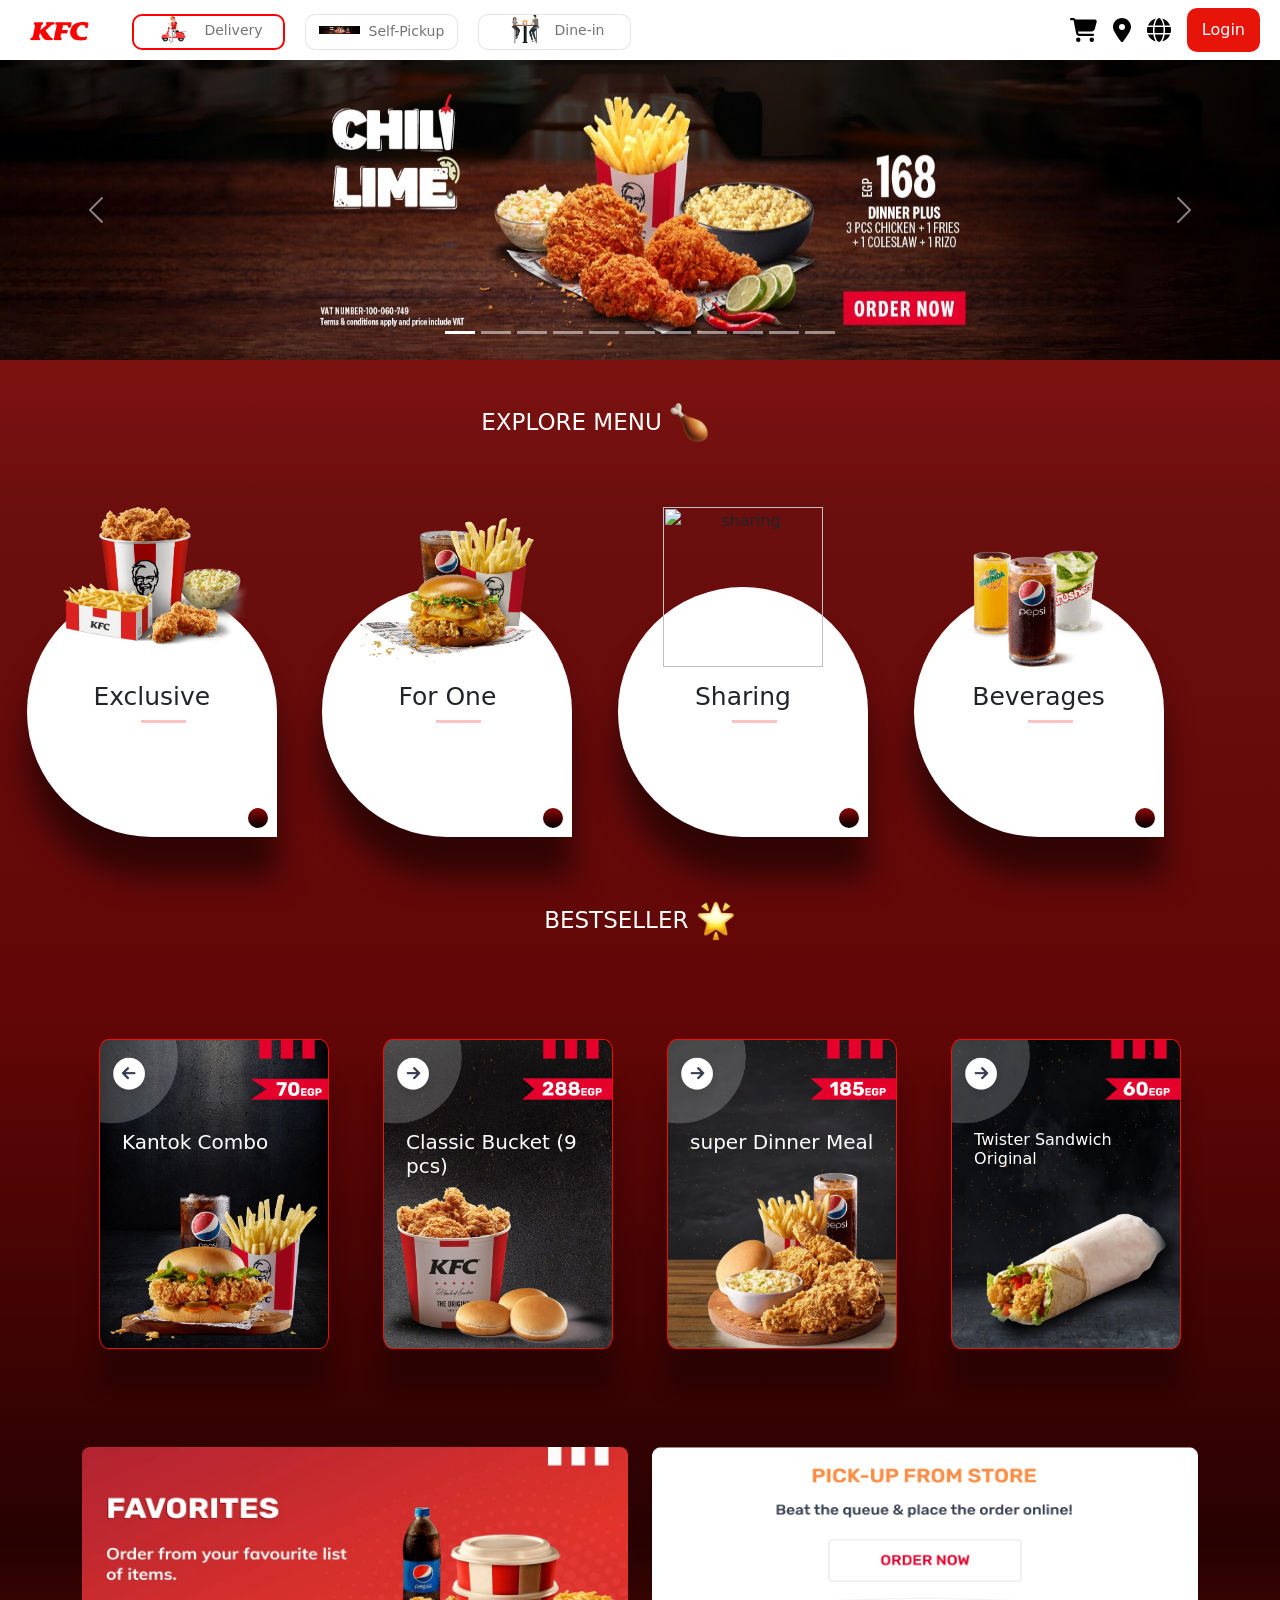
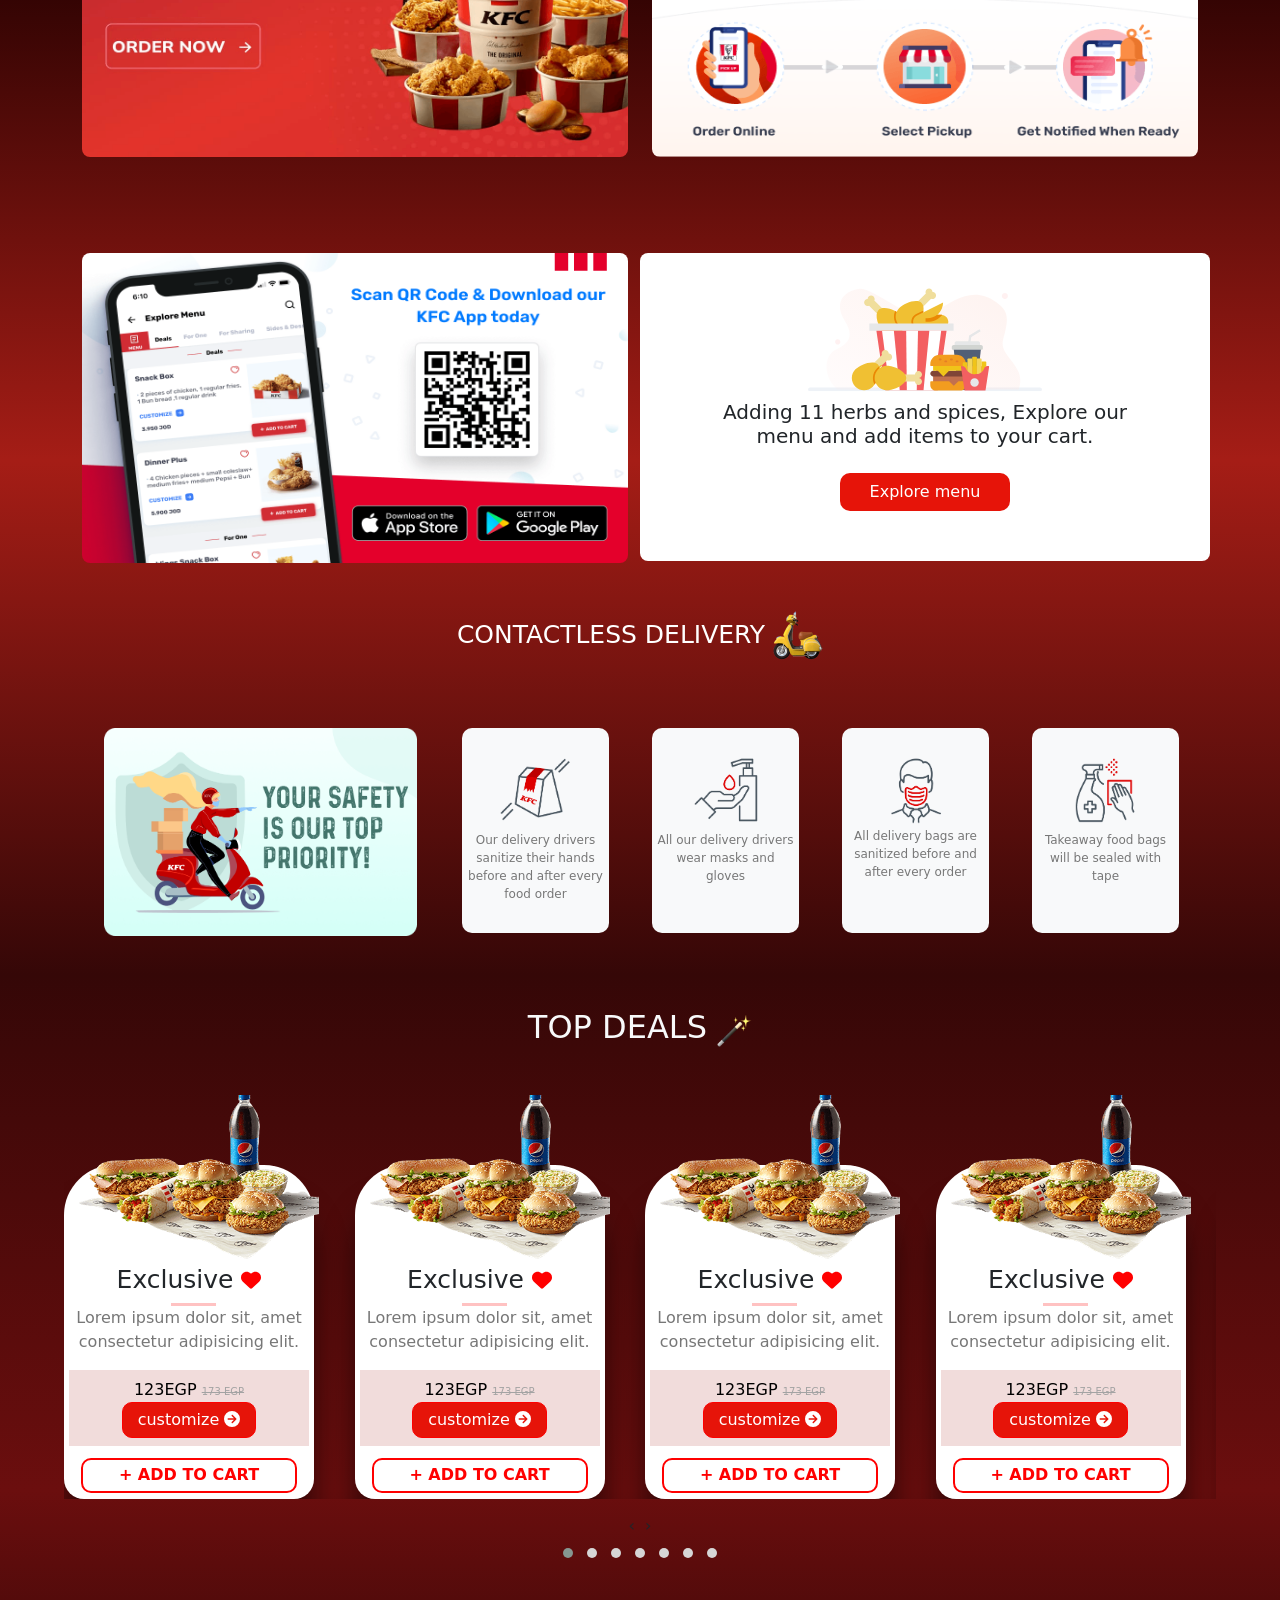
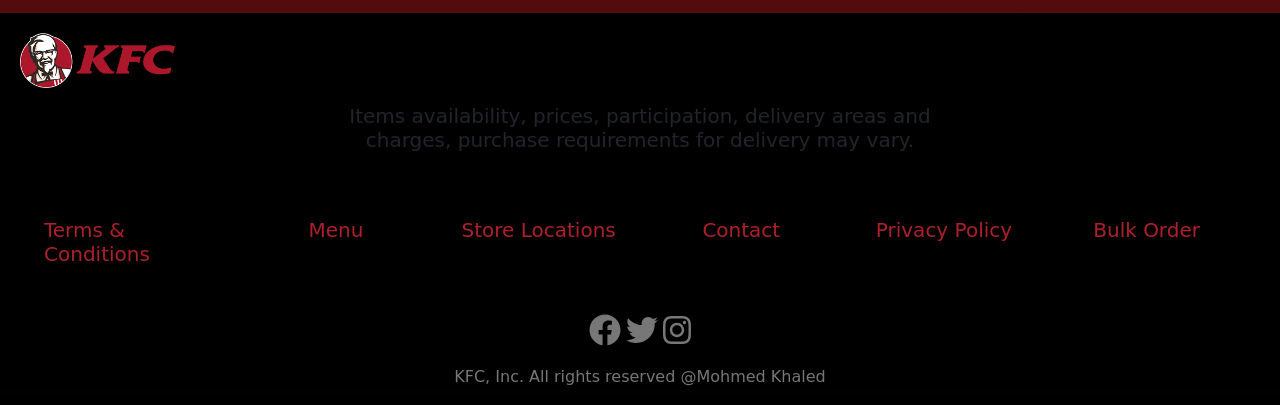
==== menu.html @ 760fef1e "Upload project files" ====
<html>
  <head>
    <meta name="viewport" content="width=device-width,initial-scale=1.0" />
    <link rel="stylesheet" href="css/bootstrap.min.css" />
    <link rel="stylesheet" href="css/all.min.css" />
    <link rel="stylesheet" href="css/owl.carousel.min.css" />
    <link rel="stylesheet" href="css/owl.theme.default.min.css" />
    <link rel="stylesheet" href="css/menu.css" />
  </head>
  <body class="menu-body">
    <nav id="navbar" class="navbar navbar-expand-lg">
      <div class="container-fluid">
        <img src="images/logo-icon.png" class="logo-icon" width="100" />
        <button
          class="navbar-toggler"
          type="button"
          data-bs-toggle="collapse"
          data-bs-target="#navbarSupportedContent"
          aria-controls="navbarSupportedContent"
          aria-expanded="false"
          aria-label="Toggle navigation"
        >
          <span class="navbar-toggler-icon"></span>
        </button>
        <div class="collapse navbar-collapse" id="navbarSupportedContent">
          <ul class="navbar-nav me-auto mb-2 mb-lg-0">
            <li>
              <button class="btn-ligh nav-btns mt-1 focus nav-btn-Delivery">
                <img
                  class="icon-delivery"
                  src="images/icon_address_type_delivery_col-removebg-preview.png"
                />Delivery
              </button>
            </li>

            <li>
              <button class="btn-light nav-btns mt-1">
                <img
                  class="icon-delivery"
                  src="images/12pCFeastiveChilli_EGY14_En_2306.jpg"
                />Self-Pickup
              </button>
            </li>

            <li>
              <button class="btn-light nav-btns mt-1">
                <img
                  class="icon-delivery"
                  src="images/icon_address_type_dine_in_grey-removebg-preview.png"
                />Dine-in
              </button>
            </li>
          </ul>
          <div class="ms-auto d-flex justify-content-center align-items-center">
            <a class="mx-2 nav-icons fs-4" title="cart" href="#"
              ><svg
                class="svg-inline--fa fa-cart-shopping"
                aria-hidden="true"
                focusable="false"
                data-prefix="fas"
                data-icon="cart-shopping"
                role="img"
                xmlns="http://www.w3.org/2000/svg"
                viewBox="0 0 576 512"
                data-fa-i2svg=""
              >
                <path
                  fill="currentColor"
                  d="M0 24C0 10.7 10.7 0 24 0H69.5c22 0 41.5 12.8 50.6 32h411c26.3 0 45.5 25 38.6 50.4l-41 152.3c-8.5 31.4-37 53.3-69.5 53.3H170.7l5.4 28.5c2.2 11.3 12.1 19.5 23.6 19.5H488c13.3 0 24 10.7 24 24s-10.7 24-24 24H199.7c-34.6 0-64.3-24.6-70.7-58.5L77.4 54.5c-.7-3.8-4-6.5-7.9-6.5H24C10.7 48 0 37.3 0 24zM128 464a48 48 0 1 1 96 0 48 48 0 1 1 -96 0zm336-48a48 48 0 1 1 0 96 48 48 0 1 1 0-96z"
                ></path></svg
              ><!-- <i class="fa-solid fa-cart-shopping"></i> Font Awesome fontawesome.com --></a
            >
            <a class="mx-2 nav-icons fs-4" title="location" href="#"
              ><svg
                class="svg-inline--fa fa-location-dot"
                aria-hidden="true"
                focusable="false"
                data-prefix="fas"
                data-icon="location-dot"
                role="img"
                xmlns="http://www.w3.org/2000/svg"
                viewBox="0 0 384 512"
                data-fa-i2svg=""
              >
                <path
                  fill="currentColor"
                  d="M215.7 499.2C267 435 384 279.4 384 192C384 86 298 0 192 0S0 86 0 192c0 87.4 117 243 168.3 307.2c12.3 15.3 35.1 15.3 47.4 0zM192 128a64 64 0 1 1 0 128 64 64 0 1 1 0-128z"
                ></path></svg
              ><!-- <i class="fa-solid fa-location-dot"></i> Font Awesome fontawesome.com --></a
            >
            <a class="mx-2 nav-icons fs-4" title="language" href="#"
              ><svg
                class="svg-inline--fa fa-globe"
                aria-hidden="true"
                focusable="false"
                data-prefix="fas"
                data-icon="globe"
                role="img"
                xmlns="http://www.w3.org/2000/svg"
                viewBox="0 0 512 512"
                data-fa-i2svg=""
              >
                <path
                  fill="currentColor"
                  d="M352 256c0 22.2-1.2 43.6-3.3 64H163.3c-2.2-20.4-3.3-41.8-3.3-64s1.2-43.6 3.3-64H348.7c2.2 20.4 3.3 41.8 3.3 64zm28.8-64H503.9c5.3 20.5 8.1 41.9 8.1 64s-2.8 43.5-8.1 64H380.8c2.1-20.6 3.2-42 3.2-64s-1.1-43.4-3.2-64zm112.6-32H376.7c-10-63.9-29.8-117.4-55.3-151.6c78.3 20.7 142 77.5 171.9 151.6zm-149.1 0H167.7c6.1-36.4 15.5-68.6 27-94.7c10.5-23.6 22.2-40.7 33.5-51.5C239.4 3.2 248.7 0 256 0s16.6 3.2 27.8 13.8c11.3 10.8 23 27.9 33.5 51.5c11.6 26 20.9 58.2 27 94.7zm-209 0H18.6C48.6 85.9 112.2 29.1 190.6 8.4C165.1 42.6 145.3 96.1 135.3 160zM8.1 192H131.2c-2.1 20.6-3.2 42-3.2 64s1.1 43.4 3.2 64H8.1C2.8 299.5 0 278.1 0 256s2.8-43.5 8.1-64zM194.7 446.6c-11.6-26-20.9-58.2-27-94.6H344.3c-6.1 36.4-15.5 68.6-27 94.6c-10.5 23.6-22.2 40.7-33.5 51.5C272.6 508.8 263.3 512 256 512s-16.6-3.2-27.8-13.8c-11.3-10.8-23-27.9-33.5-51.5zM135.3 352c10 63.9 29.8 117.4 55.3 151.6C112.2 482.9 48.6 426.1 18.6 352H135.3zm358.1 0c-30 74.1-93.6 130.9-171.9 151.6c25.5-34.2 45.2-87.7 55.3-151.6H493.4z"
                ></path></svg
              ><!-- <i class="fa-solid fa-globe"></i> Font Awesome fontawesome.com --></a
            >
            <button class="mx-2 login-btn" href="#">Login</button>
          </div>
        </div>
      </div>
    </nav>
    <div id="loading">
      <img src="./images/Spiromaniac.gif" width="250" alt="Spiromaniac" />
    </div>
    <div
      id="carouselExampleIndicators"
      class="carousel slide"
      data-bs-ride="carousel"
    >
      <div class="carousel-indicators">
        <button
          type="button"
          data-bs-target="#carouselExampleIndicators"
          data-bs-slide-to="0"
          class="active"
          aria-current="true"
          aria-label="Slide 1"
        ></button>
        <button
          type="button"
          data-bs-target="#carouselExampleIndicators"
          data-bs-slide-to="1"
          aria-label="Slide 2"
        ></button>
        <button
          type="button"
          data-bs-target="#carouselExampleIndicators"
          data-bs-slide-to="2"
          aria-label="Slide 3"
        ></button>
        <button
          type="button"
          data-bs-target="#carouselExampleIndicators"
          data-bs-slide-to="3"
          aria-label="Slide 3"
        ></button>
        <button
          type="button"
          data-bs-target="#carouselExampleIndicators"
          data-bs-slide-to="4"
          aria-label="Slide 3"
        ></button>
        <button
          type="button"
          data-bs-target="#carouselExampleIndicators"
          data-bs-slide-to="5"
          aria-label="Slide 3"
        ></button>
        <button
          type="button"
          data-bs-target="#carouselExampleIndicators"
          data-bs-slide-to="6"
          aria-label="Slide 3"
        ></button>
        <button
          type="button"
          data-bs-target="#carouselExampleIndicators"
          data-bs-slide-to="7"
          aria-label="Slide 3"
        ></button>
        <button
          type="button"
          data-bs-target="#carouselExampleIndicators"
          data-bs-slide-to="8"
          aria-label="Slide 3"
        ></button>
        <button
          type="button"
          data-bs-target="#carouselExampleIndicators"
          data-bs-slide-to="9"
          aria-label="Slide 3"
        ></button>
        <button
          type="button"
          data-bs-target="#carouselExampleIndicators"
          data-bs-slide-to="10"
          aria-label="Slide 3"
        ></button>
      </div>

      <div class="carousel-inner">
        <div class="carousel-item active">
          <img
            src="images/DinnerPlus_Chilli_EGY14_En_2306.jpg"
            class="d-block w-100"
            alt="..."
          />
        </div>
        <div class="carousel-item">
          <img
            src="images/12pCFeastiveChilli_EGY14_En_2306.jpg"
            class="d-block w-100"
            alt="..."
          />
        </div>
        <div class="carousel-item">
          <img
            src="images/KantookSandwich_EG14_En_1905.jpg"
            class="d-block w-100"
            alt="..."
          />
        </div>
        <div class="carousel-item">
          <img
            src="images/KantookTwist_EG14_En_1905.jpg"
            class="d-block w-100"
            alt="..."
          />
        </div>
        <div class="carousel-item">
          <img
            src="images/KantookSandwich_EG14_En_1905.jpg"
            class="d-block w-100"
            alt="..."
          />
        </div>
        <div class="carousel-item">
          <img
            src="images/4X4Meal_En_EG14_1406.jpg"
            class="d-block w-100"
            alt="..."
          />
        </div>
        <div class="carousel-item">
          <img
            src="images/MozarrelaPlus_EGY14_En_1904.jpg"
            class="d-block w-100"
            alt="..."
          />
        </div>
        <div class="carousel-item">
          <img
            src="images/DinnerPlus_EG14_En_1406.jpg"
            class="d-block w-100"
            alt="..."
          />
        </div>
        <div class="carousel-item">
          <img
            src="images/MixMatch_EG14_En_2505.jpg"
            class="d-block w-100"
            alt="..."
          />
        </div>
        <div class="carousel-item">
          <img
            src="images/Mighty_Plus_En14_1406.jpg"
            class="d-block w-100"
            alt="..."
          />
        </div>
        <div class="carousel-item">
          <img
            src="images/MegaRizo_EG14_En_1506.jpg"
            class="d-block w-100"
            alt="..."
          />
        </div>
      </div>

      <button
        class="carousel-control-prev"
        type="button"
        data-bs-target="#carouselExampleIndicators"
        data-bs-slide="prev"
      >
        <span class="carousel-control-prev-icon" aria-hidden="true"></span>
        <span class="visually-hidden">Previous</span>
      </button>
      <button
        class="carousel-control-next"
        type="button"
        data-bs-target="#carouselExampleIndicators"
        data-bs-slide="next"
      >
        <span class="carousel-control-next-icon" aria-hidden="true"></span>
        <span class="visually-hidden">Next</span>
      </button>
    </div>

    <section class="Main-Menu">
      <h2 class="EXPLORE-MENU text-center">
        EXPLORE MENU
        <span>
          <img
            src="images/explore-menu.255f631f.png"
            width="40px"
            alt="explore-menu"
          />
        </span>
      </h2>

      <div class="container-fluid p-3">
        <div class="row justify-content-around">
          <div class="main-menu-content col-md-3">
            <img
              src="images/exclusive.png"
              class="main-menu-content-images"
              alt="exclusive"
            />
            <h3 class="main-menu-content-text">Exclusive</h3>
            <div class="line"></div>
            <div class="circle"></div>
          </div>

          <div class="main-menu-content col-md-3">
            <img
              src="images/for_one.png"
              class="main-menu-content-images"
              alt="for-one"
            />
            <h3 class="main-menu-content-text">For One</h3>
            <div class="line"></div>
            <div class="circle bg-info"></div>
          </div>

          <div class="main-menu-content col-md-3">
            <img
              src="images/Sharing.png"
              class="main-menu-content-images"
              alt="sharing"
            />
            <h3 class="main-menu-content-text">Sharing</h3>
            <div class="line"></div>
            <div class="circle"></div>
          </div>

          <div class="main-menu-content col-md-3">
            <img
              src="images/beverages.png"
              class="main-menu-content-images"
              alt="beverages"
            />
            <h3 class="main-menu-content-text">Beverages</h3>
            <div class="line"></div>
            <div class="circle"></div>
          </div>
        </div>
      </div>
    </section>

    <section class="Bestseller">
      <h2 class="Bestseller mt-5 text-center">
        BESTSELLER
        <span>
          <img src="images/Bestseller.png" width="40px" alt="Bestseller" />
        </span>
      </h2>

      <div class="container-fluid">
        <div class="row justify-content-evenly">
          <div class="KantokCombo col-md-3 mt-5 fs-6">
            <h5 class="Bestseller-content-text">Kantok Combo</h5>
          </div>

          <div class="ClassicBucket col-md-3 mt-5 fs-6">
            <h5 class="Bestseller-content-text">Classic Bucket (9 pcs)</h5>
          </div>

          <div class="superDinnerMeal col-md-3 mt-5 fs-6">
            <h5 class="Bestseller-content-text">super Dinner Meal</h5>
          </div>

          <div class="TwisterSandwichOriginal col-md-3 mt-5">
            <h5 class="Bestseller-content-text fs-6">
              Twister Sandwich Original
            </h5>
          </div>
        </div>
      </div>
    </section>

    <section class="container">
      <div class="row justify-content-evenly">
        <div class="FAVORITES col-11 col-md-6 mt-5 mb-5">
          <img
            src="images/fav_order@3x.png"
            class="fav_order_img w-100"
            alt="fav_order"
            height="310"
          />
        </div>

        <div class="bannerPickup col-11 col-md-6 mt-5 mb-5">
          <img
            src="images/banner_pickup_En_0508_4.png"
            class="banner_pickup_img w-100"
            alt="banner_pickup"
            height="310"
          />
        </div>

        <div class="ScanQRCode col-11 col-md-6 mt-5">
          <img
            src="images/ic_badge_kfc_En_EGY_1411.png"
            class="ic_badge_kfc_img w-100"
            alt="ic_badge_kfc"
            height="310"
          />
        </div>

        <div class="exploreMenu col-11 col-md-6 mt-5">
          <div class="ingredientsExploreMenu text-center mt-4">
            <img
              src="images/exploreMenu.d77aabca.svg"
              class="exploreMenu-d77_img w-100 mb-2"
              alt="exploreMenu.d77"
              height="115"
            />
            <h5 class="Adding">
              Adding 11 herbs and spices, Explore our menu and add items to your
              cart.
            </h5>
            <button class="btn-explore-menu btn btn-info">Explore menu</button>
          </div>
        </div>
      </div>
    </section>

    <section class="Contactless-delivery text-center mt-5">
      <h5 class="Contactless">
        CONTACTLESS DELIVERY
        <img
          src="images/contactless-delivery.db00b38b.png"
          width="50"
          alt="contactless-delivery"
        />
      </h5>

      <div class="container">
        <div class="row justify-content-evenly">
          <div class="col-md-4 my-4">
            <img
              src="images/banner_contactless_delivery_En_1607.png"
              class="banner_contactless_delivery"
              width="100%"
              alt="banner_contactless_delivery"
            />
          </div>

          <div class="col-6 col-md-2 my-4">
            <div class="bg-light icon_delivery_bag">
              <img
                src="images/icon_delivery_bag_1607.png"
                width="50%"
                alt="icon_delivery_bag"
              />
              <p class="p-1">
                Our delivery drivers sanitize their hands before and after every
                food order
              </p>
            </div>
          </div>

          <div class="col-6 col-md-2 my-4">
            <div class="bg-light icon_handwash">
              <img
                src="images/icon_handwash_1607.png"
                width="50%"
                alt="icon_handwash"
              />
              <p class="p-1">All our delivery drivers wear masks and gloves</p>
            </div>
          </div>

          <div class="col-6 col-md-2 my-4">
            <div class="bg-light icon_delivery_mask">
              <img
                src="images/icon_delivery_mask_1607.png"
                width="50%"
                alt=" icon_delivery_mask"
              />
              <p class="paragraph">
                All delivery bags are sanitized before and after every order
              </p>
            </div>
          </div>

          <div class="col-6 col-md-2 my-4">
            <div class="bg-light icon_sanitized">
              <img src="images/icon_sanitized_1607.png" width="50%" />
              <p class="p-1">Takeaway food bags will be sealed with tape</p>
            </div>
          </div>
        </div>
      </div>
    </section>

    <section class="text-center">
      <h2 class="text-center text-light my-5">
        TOP DEALS
        <span
          ><img src="images/top-deals.f308e414.png" alt="top-deals" width="35"
        /></span>
      </h2>

      <div class="owl-carousel owl-theme m-auto">
        <div class="item" data-merge="1">
          <div class="owl-carousel-content col-md-3">
            <img
              src="images/23-Combo.png"
              class="owl-carousel-content-images"
              alt="Combo"
            />
            <h3 class="main-menu-content-text">
              Exclusive
              <span
                ><svg
                  class="svg-inline--fa fa-heart fs-5"
                  aria-hidden="true"
                  focusable="false"
                  data-prefix="fas"
                  data-icon="heart"
                  role="img"
                  xmlns="http://www.w3.org/2000/svg"
                  viewBox="0 0 512 512"
                  data-fa-i2svg=""
                >
                  <path
                    fill="red"
                    d="M47.6 300.4L228.3 469.1c7.5 7 17.4 10.9 27.7 10.9s20.2-3.9 27.7-10.9L464.4 300.4c30.4-28.3 47.6-68 47.6-109.5v-5.8c0-69.9-50.5-129.5-119.4-141C347 36.5 300.6 51.4 268 84L256 96 244 84c-32.6-32.6-79-47.5-124.6-39.9C50.5 55.6 0 115.2 0 185.1v5.8c0 41.5 17.2 81.2 47.6 109.5z"
                  ></path></svg
              ></span>
            </h3>
            <div class="line"></div>
            <p>Lorem ipsum dolor sit, amet consectetur adipisicing elit.</p>
            <div class="owl-price p-1 py-2">
              <span class="price">123EGP</span> <del>173 EGP</del>
              <button class="customize">
                customize
                <svg
                  class="svg-inline--fa fa-circle-arrow-right"
                  aria-hidden="true"
                  focusable="false"
                  data-prefix="fas"
                  data-icon="circle-arrow-right"
                  role="img"
                  xmlns="http://www.w3.org/2000/svg"
                  viewBox="0 0 512 512"
                  data-fa-i2svg=""
                >
                  <path
                    fill="currentColor"
                    d="M0 256a256 256 0 1 0 512 0A256 256 0 1 0 0 256zM281 385c-9.4 9.4-24.6 9.4-33.9 0s-9.4-24.6 0-33.9l71-71L136 280c-13.3 0-24-10.7-24-24s10.7-24 24-24l182.1 0-71-71c-9.4-9.4-9.4-24.6 0-33.9s24.6-9.4 33.9 0L393 239c9.4 9.4 9.4 24.6 0 33.9L281 385z"
                  ></path>
                </svg>
              </button>
            </div>
            <button class="cart-btn">+ ADD TO CART</button>
          </div>
        </div>

        <div class="item" data-merge="1">
          <div class="owl-carousel-content col-md-3">
            <img
              src="images/23-Combo.png"
              class="owl-carousel-content-images"
              alt="Combo"
            />
            <h3 class="main-menu-content-text">
              Exclusive
              <span
                ><svg
                  class="svg-inline--fa fa-heart fs-5"
                  aria-hidden="true"
                  focusable="false"
                  data-prefix="fas"
                  data-icon="heart"
                  role="img"
                  xmlns="http://www.w3.org/2000/svg"
                  viewBox="0 0 512 512"
                  data-fa-i2svg=""
                >
                  <path
                    fill="red"
                    d="M47.6 300.4L228.3 469.1c7.5 7 17.4 10.9 27.7 10.9s20.2-3.9 27.7-10.9L464.4 300.4c30.4-28.3 47.6-68 47.6-109.5v-5.8c0-69.9-50.5-129.5-119.4-141C347 36.5 300.6 51.4 268 84L256 96 244 84c-32.6-32.6-79-47.5-124.6-39.9C50.5 55.6 0 115.2 0 185.1v5.8c0 41.5 17.2 81.2 47.6 109.5z"
                  ></path></svg
              ></span>
            </h3>
            <div class="line"></div>
            <p>Lorem ipsum dolor sit, amet consectetur adipisicing elit.</p>
            <div class="owl-price p-1 py-2">
              <span class="price">123EGP</span> <del>173 EGP</del>
              <button class="customize">
                customize
                <svg
                  class="svg-inline--fa fa-circle-arrow-right"
                  aria-hidden="true"
                  focusable="false"
                  data-prefix="fas"
                  data-icon="circle-arrow-right"
                  role="img"
                  xmlns="http://www.w3.org/2000/svg"
                  viewBox="0 0 512 512"
                  data-fa-i2svg=""
                >
                  <path
                    fill="currentColor"
                    d="M0 256a256 256 0 1 0 512 0A256 256 0 1 0 0 256zM281 385c-9.4 9.4-24.6 9.4-33.9 0s-9.4-24.6 0-33.9l71-71L136 280c-13.3 0-24-10.7-24-24s10.7-24 24-24l182.1 0-71-71c-9.4-9.4-9.4-24.6 0-33.9s24.6-9.4 33.9 0L393 239c9.4 9.4 9.4 24.6 0 33.9L281 385z"
                  ></path>
                </svg>
              </button>
            </div>
            <button class="cart-btn">+ ADD TO CART</button>
          </div>
        </div>

        <div class="item" data-merge="1">
          <div class="owl-carousel-content col-md-3">
            <img
              src="images/23-Combo.png"
              class="owl-carousel-content-images"
              alt="Combo"
            />
            <h3 class="main-menu-content-text">
              Exclusive
              <span
                ><svg
                  class="svg-inline--fa fa-heart fs-5"
                  aria-hidden="true"
                  focusable="false"
                  data-prefix="fas"
                  data-icon="heart"
                  role="img"
                  xmlns="http://www.w3.org/2000/svg"
                  viewBox="0 0 512 512"
                  data-fa-i2svg=""
                >
                  <path
                    fill="red"
                    d="M47.6 300.4L228.3 469.1c7.5 7 17.4 10.9 27.7 10.9s20.2-3.9 27.7-10.9L464.4 300.4c30.4-28.3 47.6-68 47.6-109.5v-5.8c0-69.9-50.5-129.5-119.4-141C347 36.5 300.6 51.4 268 84L256 96 244 84c-32.6-32.6-79-47.5-124.6-39.9C50.5 55.6 0 115.2 0 185.1v5.8c0 41.5 17.2 81.2 47.6 109.5z"
                  ></path></svg
              ></span>
            </h3>
            <div class="line"></div>
            <p>Lorem ipsum dolor sit, amet consectetur adipisicing elit.</p>
            <div class="owl-price p-1 py-2">
              <span class="price">123EGP</span> <del>173 EGP</del>
              <button class="customize">
                customize
                <svg
                  class="svg-inline--fa fa-circle-arrow-right"
                  aria-hidden="true"
                  focusable="false"
                  data-prefix="fas"
                  data-icon="circle-arrow-right"
                  role="img"
                  xmlns="http://www.w3.org/2000/svg"
                  viewBox="0 0 512 512"
                  data-fa-i2svg=""
                >
                  <path
                    fill="currentColor"
                    d="M0 256a256 256 0 1 0 512 0A256 256 0 1 0 0 256zM281 385c-9.4 9.4-24.6 9.4-33.9 0s-9.4-24.6 0-33.9l71-71L136 280c-13.3 0-24-10.7-24-24s10.7-24 24-24l182.1 0-71-71c-9.4-9.4-9.4-24.6 0-33.9s24.6-9.4 33.9 0L393 239c9.4 9.4 9.4 24.6 0 33.9L281 385z"
                  ></path>
                </svg>
              </button>
            </div>
            <button class="cart-btn">+ ADD TO CART</button>
          </div>
        </div>

        <div class="item" data-merge="1">
          <div class="owl-carousel-content col-md-3">
            <img
              src="images/23-Combo.png"
              class="owl-carousel-content-images"
              alt="Combo"
            />
            <h3 class="main-menu-content-text">
              Exclusive
              <span
                ><svg
                  class="svg-inline--fa fa-heart fs-5"
                  aria-hidden="true"
                  focusable="false"
                  data-prefix="fas"
                  data-icon="heart"
                  role="img"
                  xmlns="http://www.w3.org/2000/svg"
                  viewBox="0 0 512 512"
                  data-fa-i2svg=""
                >
                  <path
                    fill="red"
                    d="M47.6 300.4L228.3 469.1c7.5 7 17.4 10.9 27.7 10.9s20.2-3.9 27.7-10.9L464.4 300.4c30.4-28.3 47.6-68 47.6-109.5v-5.8c0-69.9-50.5-129.5-119.4-141C347 36.5 300.6 51.4 268 84L256 96 244 84c-32.6-32.6-79-47.5-124.6-39.9C50.5 55.6 0 115.2 0 185.1v5.8c0 41.5 17.2 81.2 47.6 109.5z"
                  ></path></svg
              ></span>
            </h3>
            <div class="line"></div>
            <p>Lorem ipsum dolor sit, amet consectetur adipisicing elit.</p>
            <div class="owl-price p-1 py-2">
              <span class="price">123EGP</span> <del>173 EGP</del>
              <button class="customize">
                customize
                <svg
                  class="svg-inline--fa fa-circle-arrow-right"
                  aria-hidden="true"
                  focusable="false"
                  data-prefix="fas"
                  data-icon="circle-arrow-right"
                  role="img"
                  xmlns="http://www.w3.org/2000/svg"
                  viewBox="0 0 512 512"
                  data-fa-i2svg=""
                >
                  <path
                    fill="currentColor"
                    d="M0 256a256 256 0 1 0 512 0A256 256 0 1 0 0 256zM281 385c-9.4 9.4-24.6 9.4-33.9 0s-9.4-24.6 0-33.9l71-71L136 280c-13.3 0-24-10.7-24-24s10.7-24 24-24l182.1 0-71-71c-9.4-9.4-9.4-24.6 0-33.9s24.6-9.4 33.9 0L393 239c9.4 9.4 9.4 24.6 0 33.9L281 385z"
                  ></path>
                </svg>
              </button>
            </div>
            <button class="cart-btn">+ ADD TO CART</button>
          </div>
        </div>

        <div class="item" data-merge="1">
          <div class="owl-carousel-content col-md-3">
            <img
              src="images/23-Combo.png"
              class="owl-carousel-content-images"
              alt="Combo"
            />
            <h3 class="main-menu-content-text">
              Exclusive
              <span
                ><svg
                  class="svg-inline--fa fa-heart fs-5"
                  aria-hidden="true"
                  focusable="false"
                  data-prefix="fas"
                  data-icon="heart"
                  role="img"
                  xmlns="http://www.w3.org/2000/svg"
                  viewBox="0 0 512 512"
                  data-fa-i2svg=""
                >
                  <path
                    fill="red"
                    d="M47.6 300.4L228.3 469.1c7.5 7 17.4 10.9 27.7 10.9s20.2-3.9 27.7-10.9L464.4 300.4c30.4-28.3 47.6-68 47.6-109.5v-5.8c0-69.9-50.5-129.5-119.4-141C347 36.5 300.6 51.4 268 84L256 96 244 84c-32.6-32.6-79-47.5-124.6-39.9C50.5 55.6 0 115.2 0 185.1v5.8c0 41.5 17.2 81.2 47.6 109.5z"
                  ></path></svg
              ></span>
            </h3>
            <div class="line"></div>
            <p>Lorem ipsum dolor sit, amet consectetur adipisicing elit.</p>
            <div class="owl-price p-1 py-2">
              <span class="price">123EGP</span> <del>173 EGP</del>
              <button class="customize">
                customize
                <svg
                  class="svg-inline--fa fa-circle-arrow-right"
                  aria-hidden="true"
                  focusable="false"
                  data-prefix="fas"
                  data-icon="circle-arrow-right"
                  role="img"
                  xmlns="http://www.w3.org/2000/svg"
                  viewBox="0 0 512 512"
                  data-fa-i2svg=""
                >
                  <path
                    fill="currentColor"
                    d="M0 256a256 256 0 1 0 512 0A256 256 0 1 0 0 256zM281 385c-9.4 9.4-24.6 9.4-33.9 0s-9.4-24.6 0-33.9l71-71L136 280c-13.3 0-24-10.7-24-24s10.7-24 24-24l182.1 0-71-71c-9.4-9.4-9.4-24.6 0-33.9s24.6-9.4 33.9 0L393 239c9.4 9.4 9.4 24.6 0 33.9L281 385z"
                  ></path>
                </svg>
              </button>
            </div>
            <button class="cart-btn">+ ADD TO CART</button>
          </div>
        </div>

        <div class="item" data-merge="1">
          <div class="owl-carousel-content col-md-3">
            <img
              src="images/23-Combo.png"
              class="owl-carousel-content-images"
              alt="Combo"
            />
            <h3 class="main-menu-content-text">
              Exclusive
              <span
                ><svg
                  class="svg-inline--fa fa-heart fs-5"
                  aria-hidden="true"
                  focusable="false"
                  data-prefix="fas"
                  data-icon="heart"
                  role="img"
                  xmlns="http://www.w3.org/2000/svg"
                  viewBox="0 0 512 512"
                  data-fa-i2svg=""
                >
                  <path
                    fill="red"
                    d="M47.6 300.4L228.3 469.1c7.5 7 17.4 10.9 27.7 10.9s20.2-3.9 27.7-10.9L464.4 300.4c30.4-28.3 47.6-68 47.6-109.5v-5.8c0-69.9-50.5-129.5-119.4-141C347 36.5 300.6 51.4 268 84L256 96 244 84c-32.6-32.6-79-47.5-124.6-39.9C50.5 55.6 0 115.2 0 185.1v5.8c0 41.5 17.2 81.2 47.6 109.5z"
                  ></path></svg
              ></span>
            </h3>
            <div class="line"></div>
            <p>Lorem ipsum dolor sit, amet consectetur adipisicing elit.</p>
            <div class="owl-price p-1 py-2">
              <span class="price">123EGP</span> <del>173 EGP</del>
              <button class="customize">
                customize
                <svg
                  class="svg-inline--fa fa-circle-arrow-right"
                  aria-hidden="true"
                  focusable="false"
                  data-prefix="fas"
                  data-icon="circle-arrow-right"
                  role="img"
                  xmlns="http://www.w3.org/2000/svg"
                  viewBox="0 0 512 512"
                  data-fa-i2svg=""
                >
                  <path
                    fill="currentColor"
                    d="M0 256a256 256 0 1 0 512 0A256 256 0 1 0 0 256zM281 385c-9.4 9.4-24.6 9.4-33.9 0s-9.4-24.6 0-33.9l71-71L136 280c-13.3 0-24-10.7-24-24s10.7-24 24-24l182.1 0-71-71c-9.4-9.4-9.4-24.6 0-33.9s24.6-9.4 33.9 0L393 239c9.4 9.4 9.4 24.6 0 33.9L281 385z"
                  ></path>
                </svg>
              </button>
            </div>
            <button class="cart-btn">+ ADD TO CART</button>
          </div>
        </div>

        <div class="item" data-merge="1">
          <div class="owl-carousel-content col-md-3">
            <img
              src="images/23-Combo.png"
              class="owl-carousel-content-images"
              alt="Combo"
            />
            <h3 class="main-menu-content-text">
              Exclusive
              <span
                ><svg
                  class="svg-inline--fa fa-heart fs-5"
                  aria-hidden="true"
                  focusable="false"
                  data-prefix="fas"
                  data-icon="heart"
                  role="img"
                  xmlns="http://www.w3.org/2000/svg"
                  viewBox="0 0 512 512"
                  data-fa-i2svg=""
                >
                  <path
                    fill="red"
                    d="M47.6 300.4L228.3 469.1c7.5 7 17.4 10.9 27.7 10.9s20.2-3.9 27.7-10.9L464.4 300.4c30.4-28.3 47.6-68 47.6-109.5v-5.8c0-69.9-50.5-129.5-119.4-141C347 36.5 300.6 51.4 268 84L256 96 244 84c-32.6-32.6-79-47.5-124.6-39.9C50.5 55.6 0 115.2 0 185.1v5.8c0 41.5 17.2 81.2 47.6 109.5z"
                  ></path></svg
              ></span>
            </h3>
            <div class="line"></div>
            <p>Lorem ipsum dolor sit, amet consectetur adipisicing elit.</p>
            <div class="owl-price p-1 py-2">
              <span class="price">123EGP</span> <del>173 EGP</del>
              <button class="customize">
                customize
                <svg
                  class="svg-inline--fa fa-circle-arrow-right"
                  aria-hidden="true"
                  focusable="false"
                  data-prefix="fas"
                  data-icon="circle-arrow-right"
                  role="img"
                  xmlns="http://www.w3.org/2000/svg"
                  viewBox="0 0 512 512"
                  data-fa-i2svg=""
                >
                  <path
                    fill="currentColor"
                    d="M0 256a256 256 0 1 0 512 0A256 256 0 1 0 0 256zM281 385c-9.4 9.4-24.6 9.4-33.9 0s-9.4-24.6 0-33.9l71-71L136 280c-13.3 0-24-10.7-24-24s10.7-24 24-24l182.1 0-71-71c-9.4-9.4-9.4-24.6 0-33.9s24.6-9.4 33.9 0L393 239c9.4 9.4 9.4 24.6 0 33.9L281 385z"
                  ></path>
                </svg>
              </button>
            </div>
            <button class="cart-btn">+ ADD TO CART</button>
          </div>
        </div>
      </div>
    </section>

    <footer class="footer">
      <img
        src="images/kntaky man.png"
        class="icon-kntakyMan"
        alt="kntaky man"
      />

      <div class="container-fluid">
        <div class="row">
          <h5
            class="Item col-md-3 sAvailability col-md-6 m-auto mt-3 text-center"
          >
            Items availability, prices, participation, delivery areas and
            charges, purchase requirements for delivery may vary.
          </h5>
        </div>
      </div>

      <div class="footer-menu row">
         <h5 class="col-9 col-md-2 mt-3">Terms & Conditions</h5>
         <h5 class="col-3 col-md-2 footer-links mt-3">Menu</h5>
         <h5 class="col-9 col-md-2 mt-3 store_locations_text">Store Locations</h5>
         <h5 class="col-3 col-md-2 footer-links mt-3">Contact</h5>
         <h5 class="col-8 col-md-2 mt-3 privacy_policy_text">Privacy Policy</h5>
         <h5 class="col-4 col-md-2 footer-links mt-3">Bulk Order</h5>
      </div>
      <div class="icons-FTI">
        <p class="pregreph">
          <i class="fa-brands fs-2 fa-facebook facebook"></i>
          <i class="fa-brands fs-2 fa-twitter twitter"></i>
          <i class="fa-brands fs-2 fa-instagram instagram"></i>
        </p>
      </div>
      <p>KFC, Inc. All rights reserved @Mohmed Khaled</p>
    </footer>

    <script src="js/popper.min.js"></script>
    <script src="js/jquery-3.6.1.min.js"></script>
    <script src="js/bootstrap.min.js"></script>
    <script src="js/all.min.js"></script>
    <script src="js/owl.carousel.min.js"></script>
    <script src="js/about.js"></script>
  </body>
</html>
---- css/menu.css ----
.menu-body{
    background: linear-gradient( #a51d16,rgb(107, 14, 14),rgb(97, 6, 6) ,rgb(39, 1, 1),#a51d16,rgb(53, 7, 7),rgb(107, 14, 14),rgb(0, 0, 0));
}
.navbar{
    background-color: hsl(0, 0%, 100%);
    width: 100%;
}
.top-fixed{
    background-color: hsla(0, 0%, 100%, 0.671) !important;
    opacity: 0.9;
    position: fixed;
    left: 0;
    right: 0;
    z-index: 99999999;
}
::-webkit-scrollbar{
    width: 0.3125rem;
}
::-webkit-scrollbar-thumb{
    background: linear-gradient(#a51d16, rgb(107, 14, 14), rgb(53, 7, 7), rgb(0, 0, 0));
    height: 0.125rem;
    border-radius: 0.625rem;
}
::-webkit-scrollbar-track{
    background-color: rgba(255, 255, 255, 0);
}
i{
    cursor: pointer;
    color: #fff;
    font-size:30px;
    padding: 5px;
}
a{
color: #000000 !important;
}
#loading{
    width: 100%;
    height: 100%;
    background-color: #000000;
    background-repeat: no-repeat;
    position: fixed;
    display: flex;
    justify-content: center;
    align-items: center;
    top:0;
    right: 0;
    left: 0;
    bottom: 0;
    z-index: 999999999;
}
.main-menu-content
.logo-icon{
    width: 100px;
}
.icon-delivery{
    width: 50px;
    padding-right: 9px;
    margin-top: -4px;    
}
.nav-icons{
    cursor: pointer;
    transition: all 1s;
}
.nav-icons:hover{
  color:#c41208 !important;
}
.nav-btns{
    width: 153px;
    height: 36px;
    border: 1px solid rgba(7, 7, 6, 0.1);
    text-align: center;
    border-radius: 10px;
    font-size: 14px;
    background-color: rgb(255, 255, 255);
    color:rgba(0, 0, 0, 0.55);;
    margin-left: 20px;
    padding-bottom: 2px;
}
.focus{
    border: 0.125rem solid red;
}
.nav-btn-Delivery:hover h2 {
    background-color: #9501f8;
}
.d-block{
    height: 300px;
    font-size: 40px;
}
.Login-btn{
    background-color: #e61409;
    color: white;
    padding: 0.625rem 0.9375rem;
    border-radius: 0.625rem;
    border: none;
    transition: all .5s;
}
.login-btn:hover {
    background-color: #300503;
    box-shadow: 0rem 0.3125rem 0.5rem #aa0d05;
}
.Main-menu{
    padding-top: 43px;
    width: 93%;
}
.carousel-inner2{
    background-color: #fff;
    height: 200px;
}
.EXPLORE-MENU ,.BESTSELLER{
    padding-bottom: 50px;
    color: #fff;
    font-size: 23px;
}
.main-menu-content{
    border-top-left-radius: 50% ;
    border-top-right-radius: 50%;
    border-bottom-left-radius: 50%;
    background-color: #fff;
    height: 250px;
    width: 250px;
    text-align: center;
    box-shadow: 0 40px 30px  #00000086;
    float:left;
    position: relative;
    transition: all 1s;
    margin-top: 70px;
    cursor: pointer;
}
.main-menu-content-images{
    width: 80%;
    top: -80px;
    left: 25px !important;
    position: absolute;
}
.main-menu-content-text{
    padding-top: 150px;
    font-size: 25px;
}
.main-menu-content:hover{
    transform: translateY(-10%);
    border: 2px solid #a51d16;
}
.line{
    width: 45px;
    height: 3px;
    background-color:#ffc2c2;    
    margin-left: 102px;
    color: #fff;
}
.circle{
    width: 20;
    height: 20;
    background: linear-gradient(rgba(128, 6, 6)10% ,#000000);
    margin: auto;
    border-radius: 50%;
    position: absolute;
    right: 9px;
    bottom: 9px;
}
.owl-carousel{
    width: 90% !important;
    text-align: center !important;
}
.owl-carousel-content{
    border-radius: 3.125rem 3.125rem 1.25rem 1.25rem;
    width: 100%;
    padding: 5px;
    background-color: #fff;
    width: 250px;
    box-shadow: 0 40px 30px  #00000086;
    float:left;
    position: relative;
    transition: all 1s;
    margin-top: 70px;
    cursor: pointer;
}
@media screen and (max-width:569px){
    .owl-carousel-content{
       margin-left: 5rem !important;
    }
}
.owl-carousel-content-images{
    width: 80%;
    top: -105px;
    position: absolute;
}
.main-menu-content-text{
    padding-top:95px;
    font-size: 25px;
}
.owl-price{
    background-color: #a51d1627;
}
.customize{
    background-color: #e61409;
    color: white;
    padding: 0.3125rem 0.9375rem;
    border-radius: 0.625rem;
    border: 0.0625rem solid red;
    transition: all .5s;
}
.customize:hover {
    background-color: white;
    color: red;
}
del{
    color: rgb(163, 163, 163);
    font-size: 0.625rem;
}
.price {
    color: black;
    font-weight: 500;
}
.cart-btn{
    background-color: white;
    color: red;
    border: 0.125rem solid red;
    border-radius: 0.625rem;
    padding: 0.2rem;
    margin: 1;
    margin-top: 0.8rem;
    width: 90%;
    font-weight: 600;
    transition: all .5s;
}
.cart-btn:hover {
    background-color: red;
    color: white;
}
.Bestseller{
    cursor: pointer;
    width: 93% !important;
    margin: auto;
}
.Bestseller-content-text{
    color: #fff;
    padding-left: 10px;
    padding-top: 90px;
}
.ClassicBucket ,.superDinnerMeal ,.TwisterSandwichOriginal ,.KantokCombo{
    background-image: url(../images/KanttokCombo_14_En_1406.jpg);
    background-size: 100% 100%;
    width: 230px;
    height: 310px; 
    border: 1px solid #f01004;
    border-radius: 4%;
    box-shadow: 0 40px 20px #00000048;
    transition: all 1s;
    cursor: pointer;
}
.superDinnerMeal{
    background-image: url(../images/SUperDinerMeal_Menu14_EGY_En_1406.jpg);
}
.ClassicBucket{
    background-image: url(../images/ClassicBucket9Pcs_14_En_1406.jpg);
}
.TwisterSandwichOriginal{
    background-image: url(../images/TwisterSandwichO_EG14_En_1406.jpg);
}
.ClassicBucket:hover ,.superDinnerMeal:hover ,.TwisterSandwichOriginal:hover ,.KantokCombo:hover{
    transform: scale(1.1);
}
.exploreMenu{
    height: 308px;
    background-color: rgb(255, 255, 255);
}
.exploreMenu ,.ic_badge_kfc_img ,.banner_pickup_img ,.fav_order_img{
    border-radius: 8px;
    cursor: pointer;
}
.Adding{
    width: 85%;
    margin: auto;
}
.btn-explore-menu{
    color: #fff;
    background-color:#e61409;
    border: 0;
    padding: 7px 30px;
    border-radius: 10px;
    margin-top: 25px;
    transition: all 1s;
}
.btn-explore-menu:hover{
    color:#e61409;
    background-color: #fff;
    border: 1px solid #e61409;
}
.Contactless-delivery{
    font-size: 12px;
}
.footer{
    margin-top: 50px;
    background-color: black;
}
.ItemsAvailability{
    color: rgb(119, 119, 119);
    font-size: 19px;
}
.footer-menu{
    list-style-type: none;
    display: flex;
    justify-content: space-evenly;
    padding-top: 50px;
    color: #AD202B;
    font-size: 18px;
    width: 95%;
    margin: auto;
}
.facebook ,.twitter ,.instagram{
    transition: all 1s;
    cursor: pointer;
}
.facebook:hover{
    color: rgba(70, 81, 233, 0.959);
    transform: scale(1.1);
}
.twitter:hover{
    color: rgba(0, 153, 255, 0.801);
    transform: scale(1.1);
}
.instagram:hover{
    color: #9501f8;
    transform: scale(1.1);
}
.Contactless{
    color: #fff;
    text-align: center;
    font-size: 25px;
    padding-bottom: 35px;
}
.banner_contactless_delivery{
    height: 208px;
    width: 313px;
}
.icon_delivery_bag ,.icon_delivery_mask ,.icon_sanitized ,.icon_handwash{
    height: 205px;
    border-radius:10px ;
    text-align: center;
    padding-top: 25px;
    width: 147px;
}
.icon-kntakyMan{
    width: 175px;
    padding-top: 20px;
    padding-left: 20px;
}
.combo-66{
    position: absolute;
    top:-120px;
}
.icons-FTI{
    text-align: center;
    margin-top: 40px;
}
p{   
     color: rgb(119, 119, 119);
     text-align: center;
}
.heartAttack-bg{
    background-image: url(../images/heartAttack-bg.png);
    background-size: 100% 100%;
}
.cover{
    background-color: #0000004b;
    position: fixed;
    top: 0;
    left: 0;
    right: 0;
    bottom: 0;
}
.content{
    position: absolute;
    z-index: 999999;
}
.start-laye{
    background-color: white;
    color: #ee3429;
    display: flex;
    align-items: center;
    justify-content: center;
    border-radius: 0.3125rem;
    font-weight: 500;
    animation-duration: .5s;
    transition: all 1s;
}
.conn-icon-fa {
    padding: 0.125rem 0.5rem;
}
.conn-icon{
    border: 0.0625rem solid rgb(197, 195, 195);
    border-radius: 50%;
    background-color: transparent;
    padding: 0.125rem 0.3125rem;
    margin-bottom: 0.125rem;
    color: white;
    transition: all .5s;
}
.footer-links ,.store_locations_text ,.privacy_policy_text{
    text-align:center;
}  
@media screen and (max-width:567px) {
.owl-item{
    margin-right: 5px !important;
}
.footer-links{
    text-align:end !important;
}
.store_locations_text ,.privacy_policy_text{
   text-align: start; 
}  
}
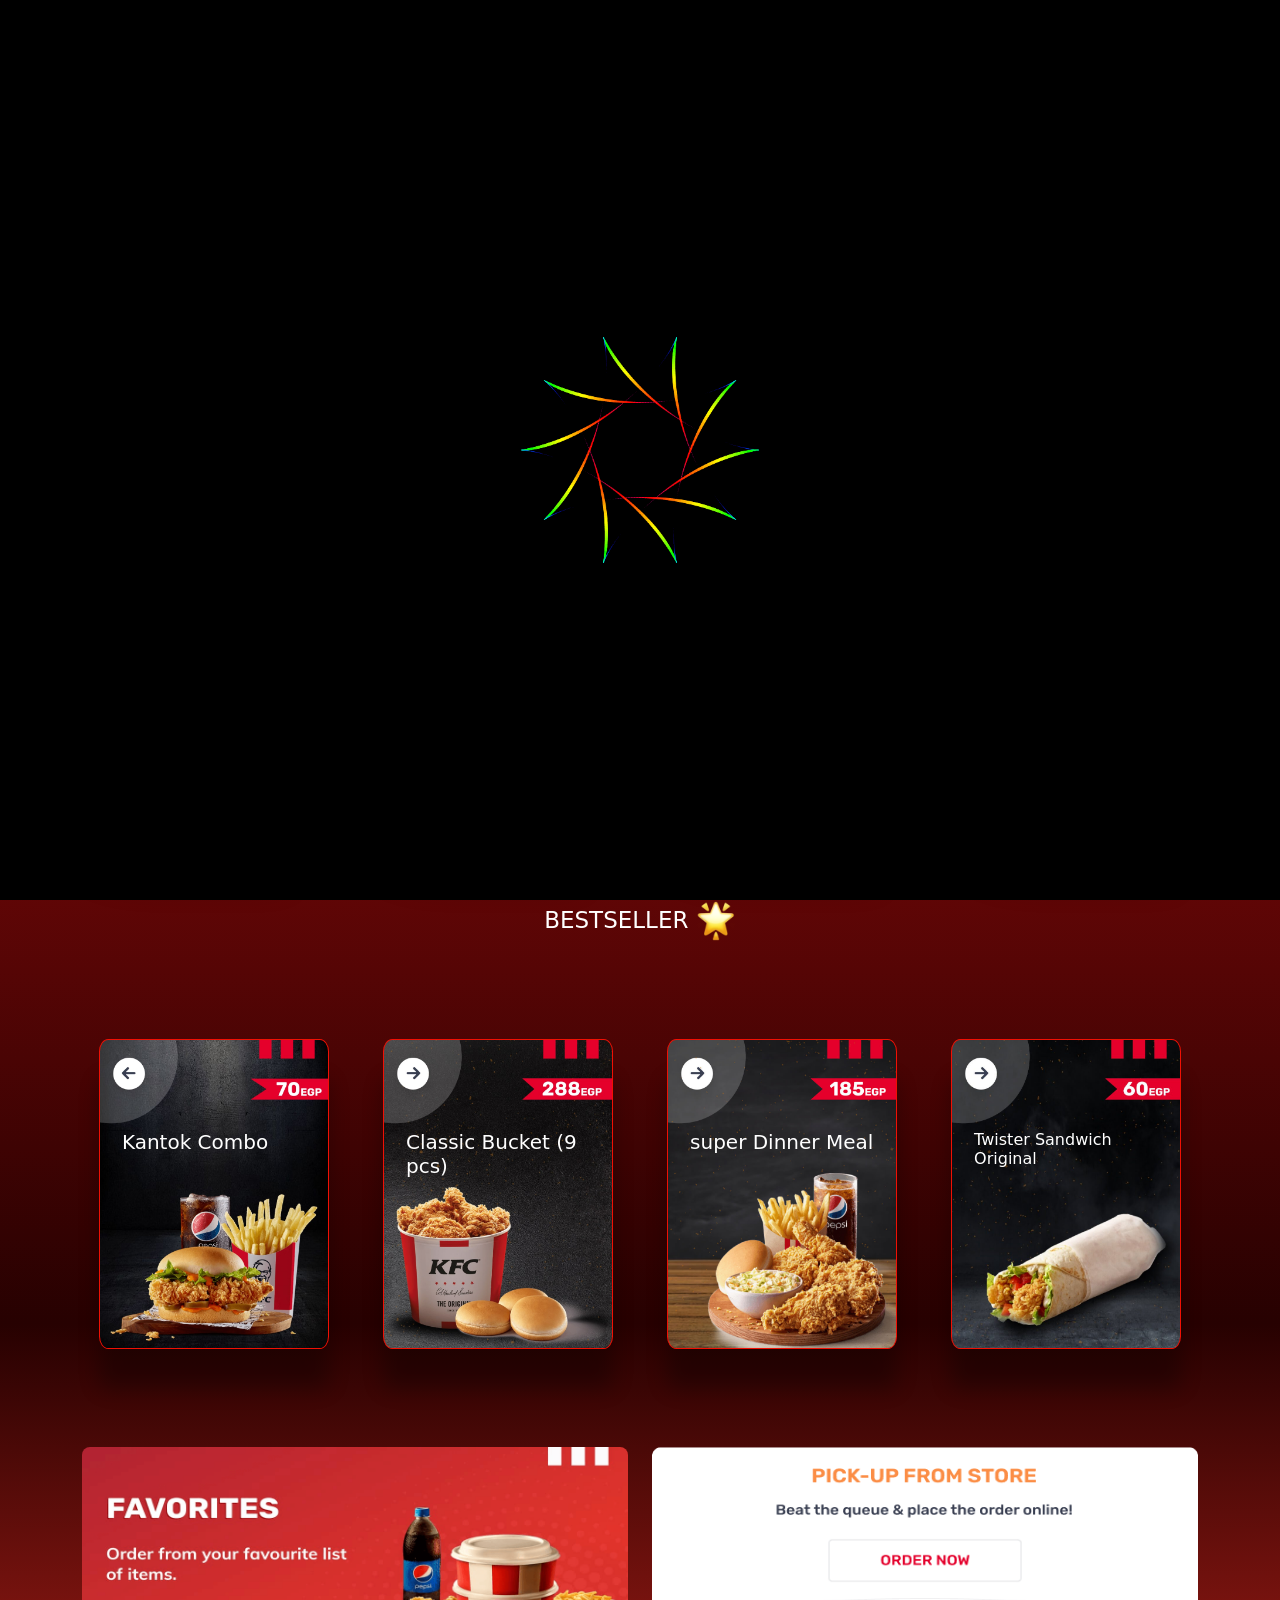
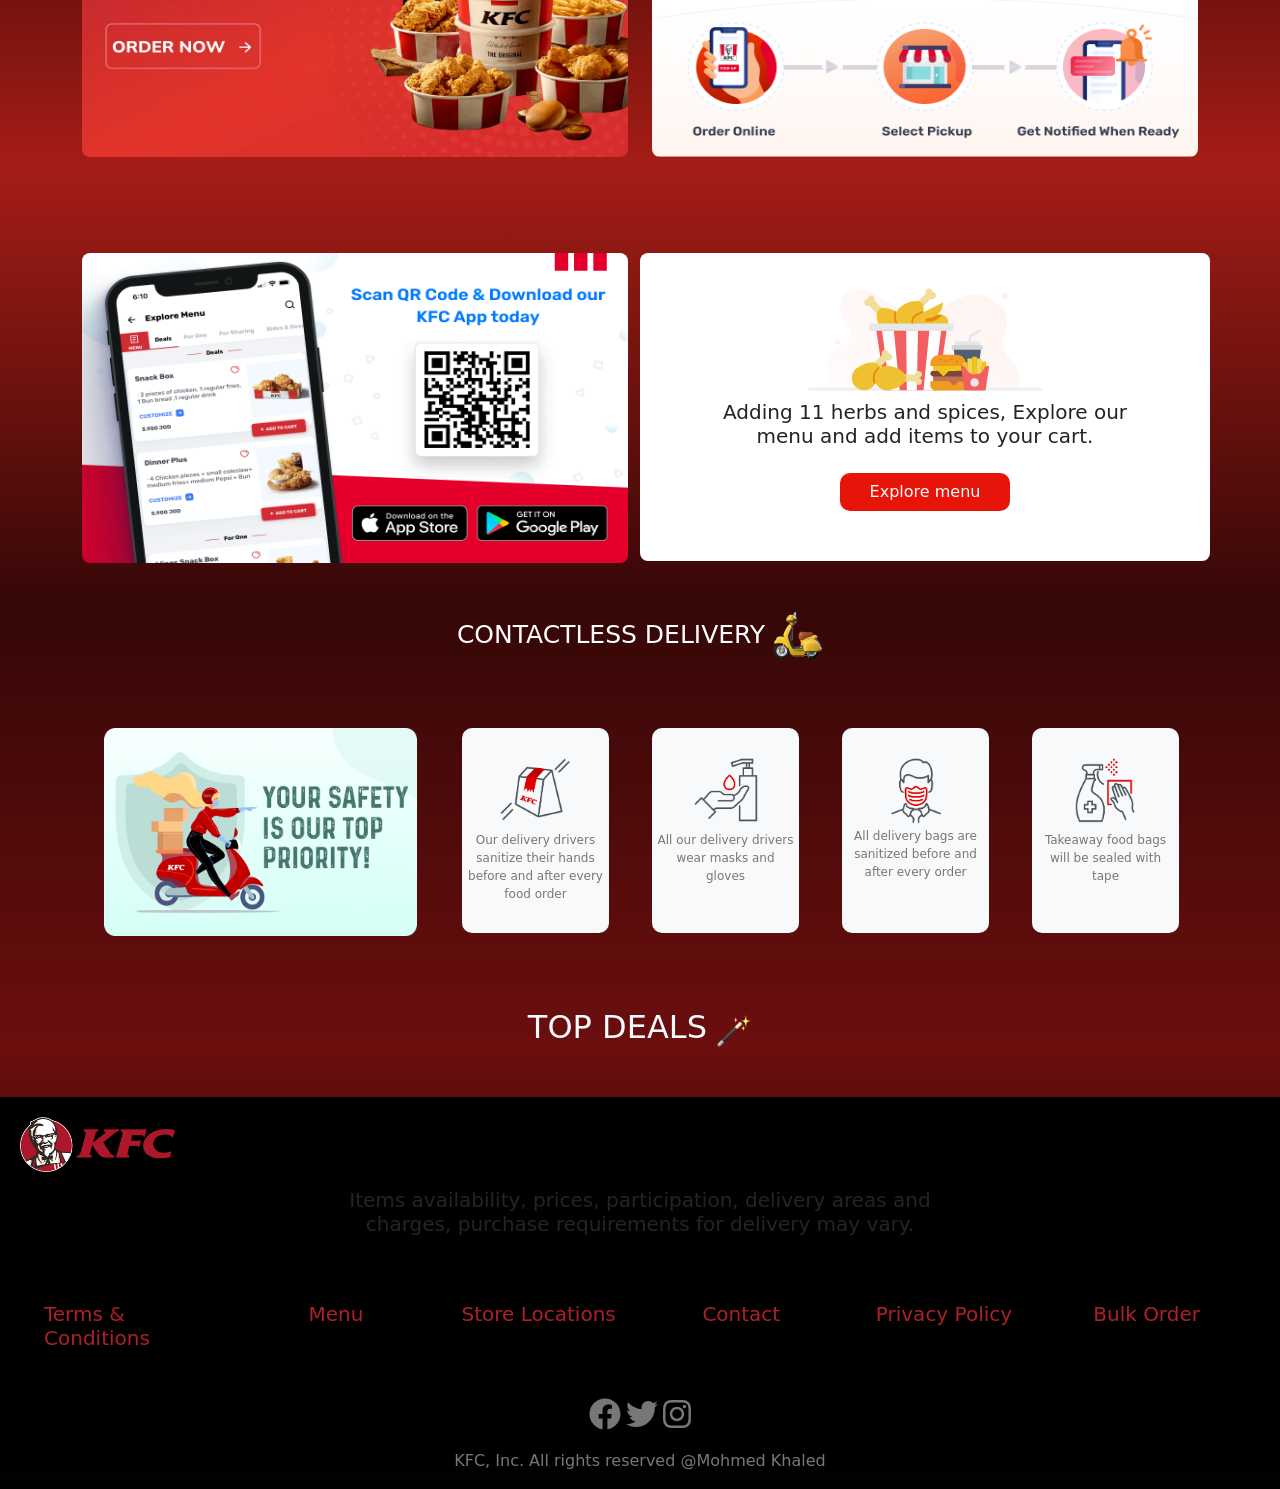
==== commit fbe627c1: "Add icons to the homepage and create particles" ====
--- a/menu.html
+++ b/menu.html
@@ -111,7 +111,7 @@
         </div>
       </div>
     </nav>
-    <div id="loading">
+    <div class="loading">
       <img src="./images/Spiromaniac.gif" width="250" alt="Spiromaniac" />
     </div>
     <div
@@ -931,10 +931,10 @@
     </footer>
 
     <script src="js/popper.min.js"></script>
+    <script src="js/owl.carousel.min.js"></script>
     <script src="js/jquery-3.6.1.min.js"></script>
     <script src="js/bootstrap.min.js"></script>
     <script src="js/all.min.js"></script>
-    <script src="js/owl.carousel.min.js"></script>
     <script src="js/about.js"></script>
   </body>
 </html>
--- a/css/menu.css
+++ b/css/menu.css
@@ -31,9 +31,10 @@
     padding: 5px;
 }
 a{
-color: #000000 !important;
-}
-#loading{
+   color: #000000 ;
+   text-decoration:none;
+}  
+.loading{
     width: 100%;
     height: 100%;
     background-color: #000000;
@@ -48,7 +49,14 @@
     bottom: 0;
     z-index: 999999999;
 }
-.main-menu-content
+#particles-js{
+    position:absolute;
+    top:0;
+    left: 0;
+    right: 0;
+    bottom: 0;
+    z-index:1
+}
 .logo-icon{
     width: 100px;
 }
@@ -359,10 +367,11 @@
 }
 .heartAttack-bg{
     background-image: url(../images/heartAttack-bg.png);
-    background-size: 100% 100%;
+    background-size:cover;
+    background-position: 50% 50%;
 }
 .cover{
-    background-color: #0000004b;
+    background-color: #0000005d;
     position: fixed;
     top: 0;
     left: 0;
@@ -373,9 +382,9 @@
     position: absolute;
     z-index: 999999;
 }
-.start-laye{
-    background-color: white;
-    color: #ee3429;
+.start-layer{
+    background-color: #ee3429 ;
+    border:0;
     display: flex;
     align-items: center;
     justify-content: center;
@@ -383,6 +392,20 @@
     font-weight: 500;
     animation-duration: .5s;
     transition: all 1s;
+    padding-top:15px;
+    padding-bottom:15px;
+    padding-left:34px;
+    padding-right:34px;
+}
+.start-layer a{
+    color: #fff;
+    transition: all 1s;
+}
+.start-layer:hover a{
+    color: #ee3429;
+}
+.start-layer:hover{
+   background-color: white;
 }
 .conn-icon-fa {
     padding: 0.125rem 0.5rem;
@@ -394,7 +417,14 @@
     padding: 0.125rem 0.3125rem;
     margin-bottom: 0.125rem;
     color: white;
-    transition: all .5s;
+    transition: all 1s;
+}
+.conn-icon:hover{
+    background-color:#ee3429 ;
+    border: 0.0625rem solid #ee3429 ;
+}
+.conn-icon i{
+    font-size:15px;
 }
 .footer-links ,.store_locations_text ,.privacy_policy_text{
     text-align:center;
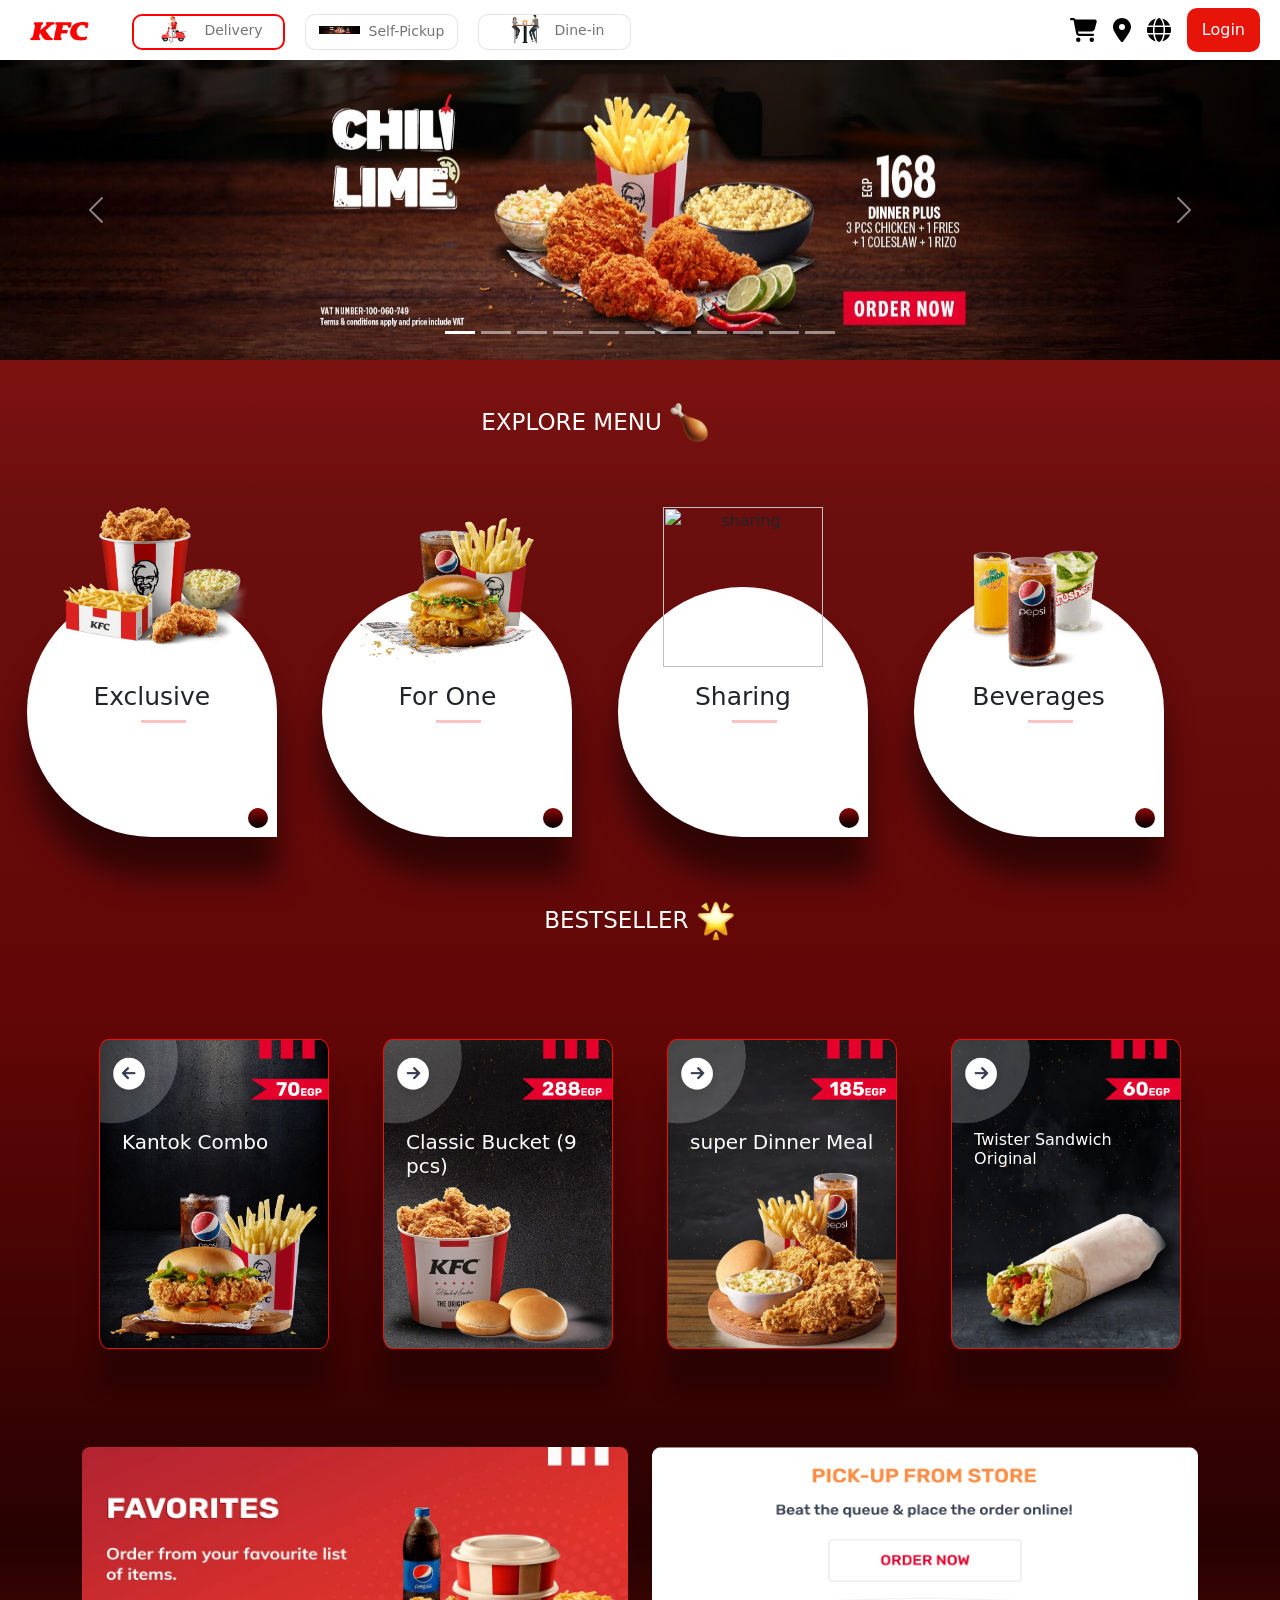
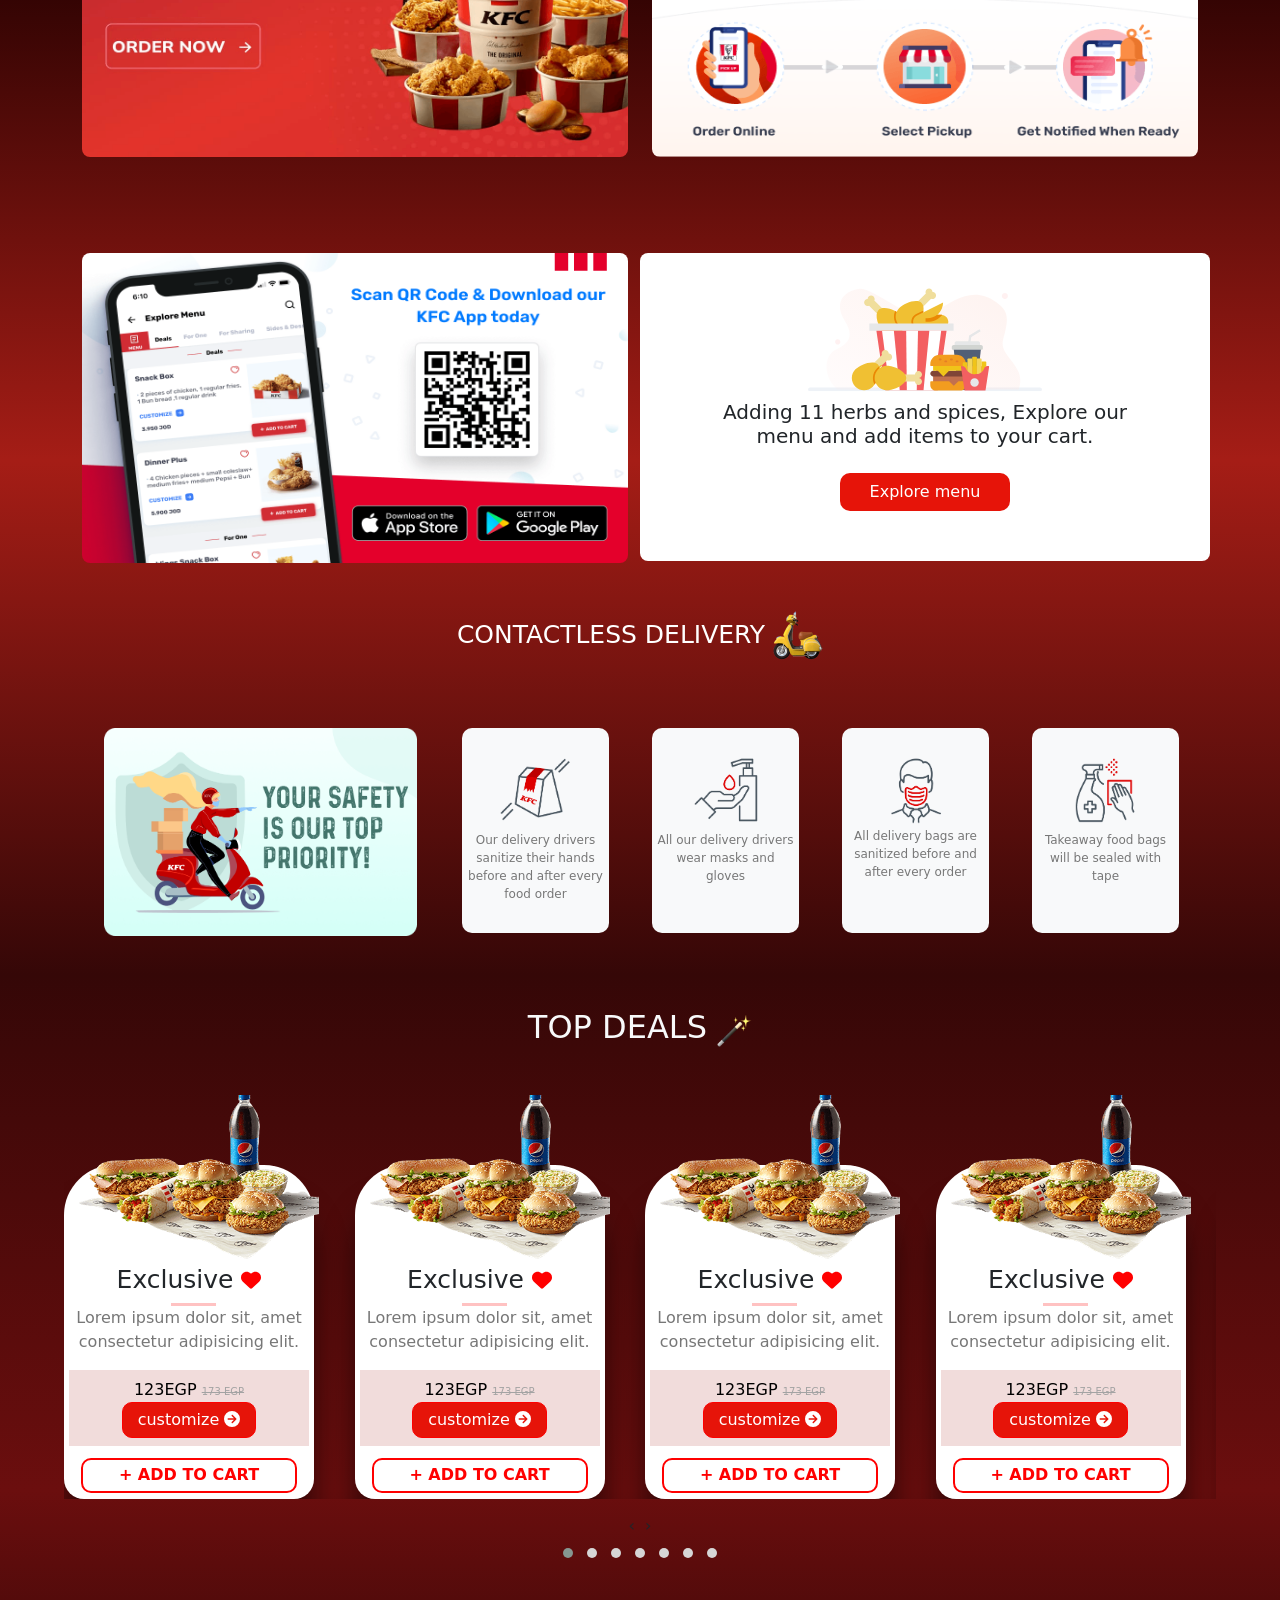
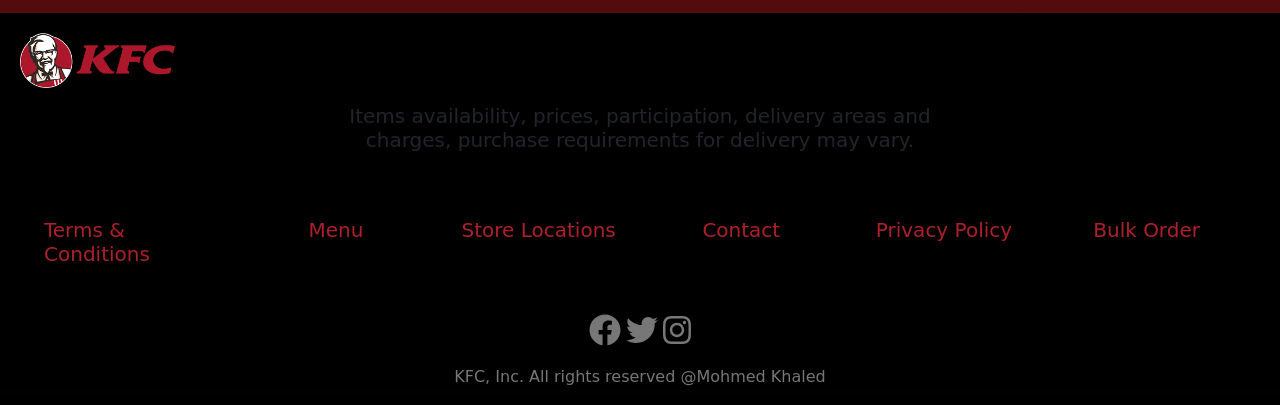
==== commit 68937d48: "The title was added, parts of the design were modified, and comments were added to clarify the role " ====
--- a/menu.html
+++ b/menu.html
@@ -1,5 +1,6 @@
 <html>
   <head>
+    <title>KFC</title>
     <meta name="viewport" content="width=device-width,initial-scale=1.0" />
     <link rel="stylesheet" href="css/bootstrap.min.css" />
     <link rel="stylesheet" href="css/all.min.css" />
@@ -7,7 +8,7 @@
     <link rel="stylesheet" href="css/owl.theme.default.min.css" />
     <link rel="stylesheet" href="css/menu.css" />
   </head>
-  <body class="menu-body">
+  <body class="menu-body ">
     <nav id="navbar" class="navbar navbar-expand-lg">
       <div class="container-fluid">
         <img src="images/logo-icon.png" class="logo-icon" width="100" />
@@ -51,7 +52,7 @@
               </button>
             </li>
           </ul>
-          <div class="ms-auto d-flex justify-content-center align-items-center">
+          <div class="ms-auto d-flex align-items-center">
             <a class="mx-2 nav-icons fs-4" title="cart" href="#"
               ><svg
                 class="svg-inline--fa fa-cart-shopping"
@@ -913,12 +914,14 @@
       </div>
 
       <div class="footer-menu row">
-         <h5 class="col-9 col-md-2 mt-3">Terms & Conditions</h5>
-         <h5 class="col-3 col-md-2 footer-links mt-3">Menu</h5>
-         <h5 class="col-9 col-md-2 mt-3 store_locations_text">Store Locations</h5>
-         <h5 class="col-3 col-md-2 footer-links mt-3">Contact</h5>
-         <h5 class="col-8 col-md-2 mt-3 privacy_policy_text">Privacy Policy</h5>
-         <h5 class="col-4 col-md-2 footer-links mt-3">Bulk Order</h5>
+        <h5 class="col-9 col-md-2 mt-3">Terms & Conditions</h5>
+        <h5 class="col-3 col-md-2 footer-links mt-3">Menu</h5>
+        <h5 class="col-9 col-md-2 mt-3 store_locations_text">
+          Store Locations
+        </h5>
+        <h5 class="col-3 col-md-2 footer-links mt-3">Contact</h5>
+        <h5 class="col-8 col-md-2 mt-3 privacy_policy_text">Privacy Policy</h5>
+        <h5 class="col-4 col-md-2 footer-links mt-3">Bulk Order</h5>
       </div>
       <div class="icons-FTI">
         <p class="pregreph">
@@ -931,8 +934,8 @@
     </footer>
 
     <script src="js/popper.min.js"></script>
+    <script src="js/jquery-3.6.1.min.js"></script>
     <script src="js/owl.carousel.min.js"></script>
-    <script src="js/jquery-3.6.1.min.js"></script>
     <script src="js/bootstrap.min.js"></script>
     <script src="js/all.min.js"></script>
     <script src="js/about.js"></script>
